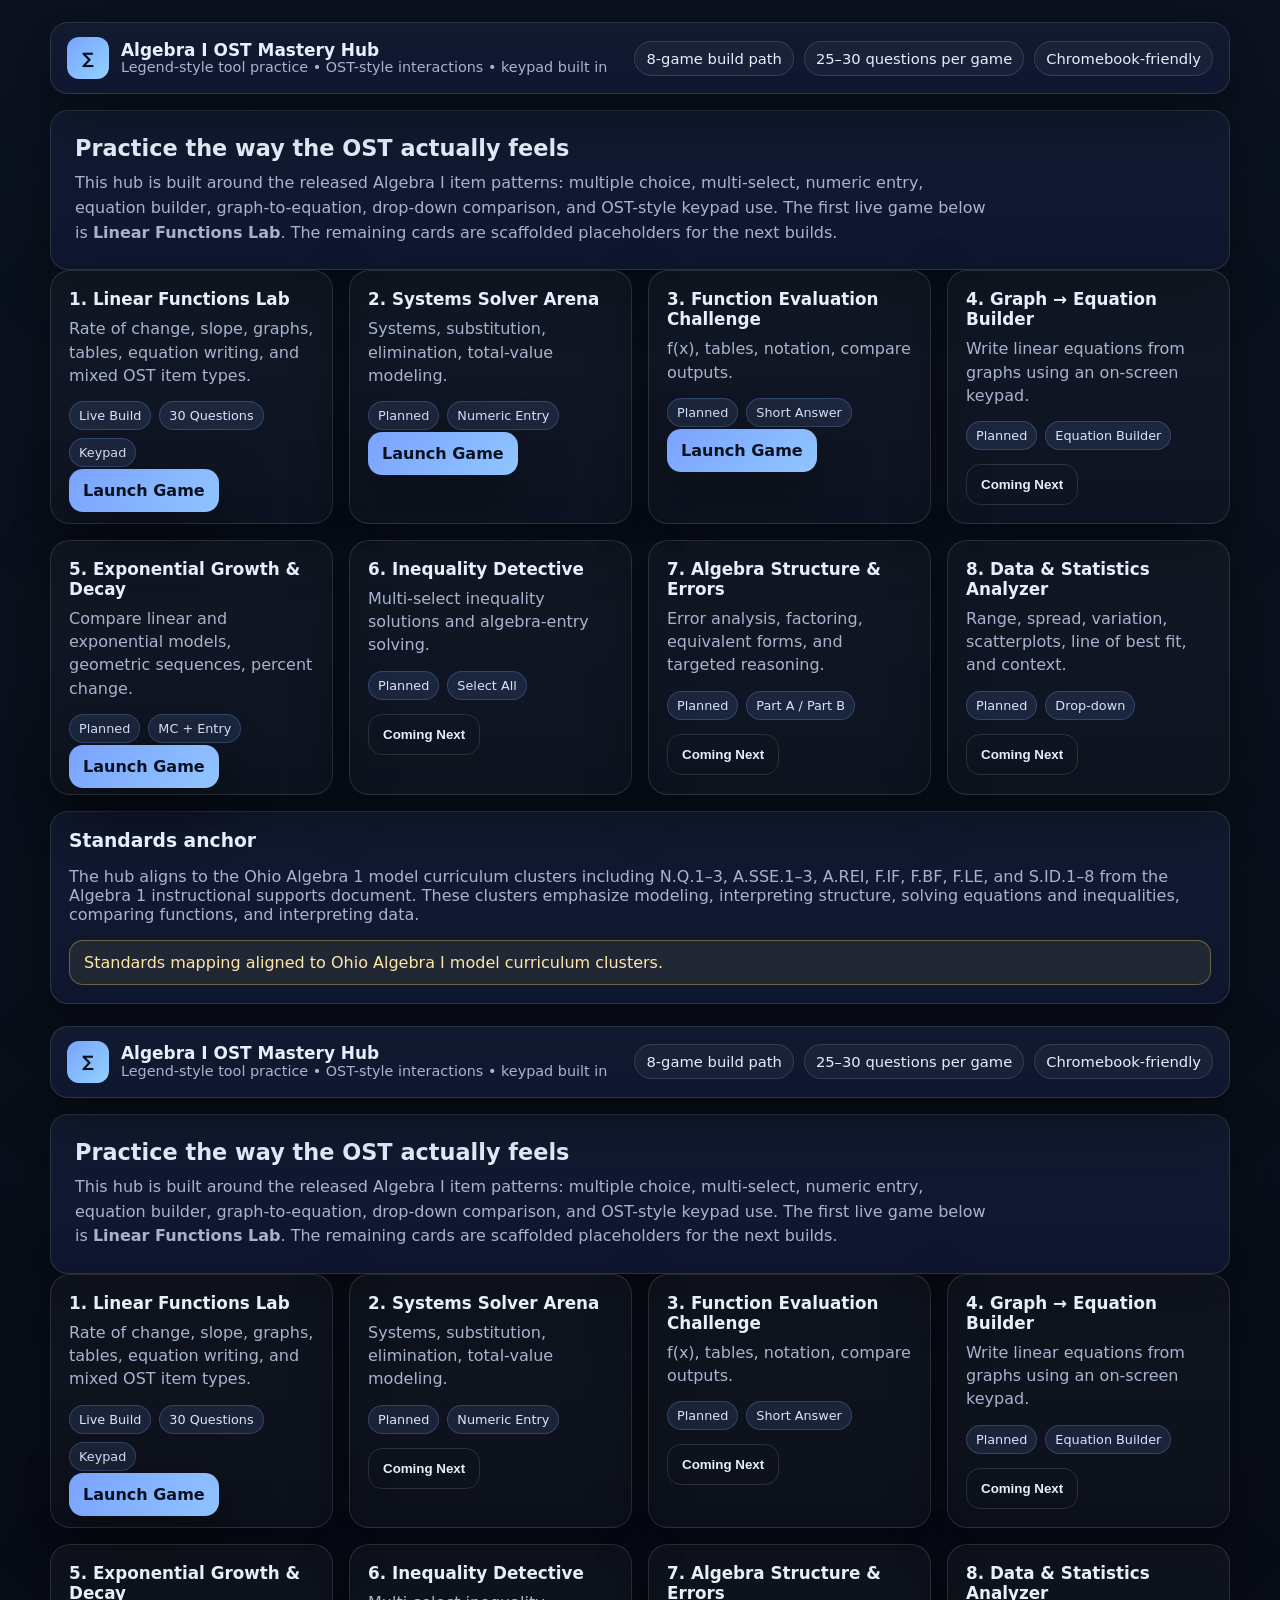
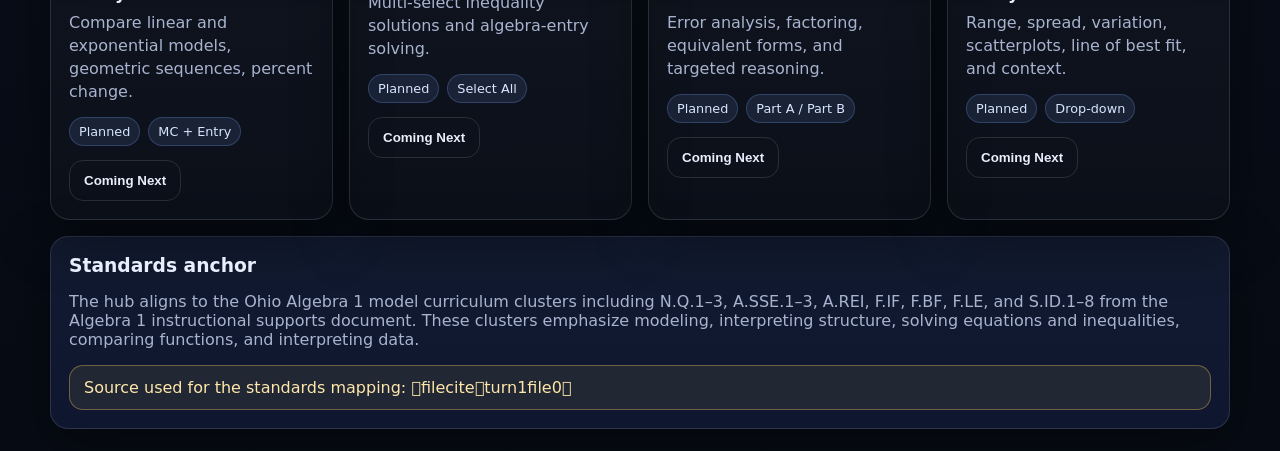
==== index.html @ e5d9a245 "Update index.html" ====
<!doctype html>
<html lang="en">
<head>
  <meta charset="utf-8" />
  <meta name="viewport" content="width=device-width,initial-scale=1" />
  <title>Algebra I OST Mastery Hub</title>
  <link rel="stylesheet" href="styles.css" />
</head>
<body>
  <div class="wrap">
    <div class="panel header">
      <div class="brand">
        <div class="brand-badge">∑</div>
        <div>
          <h1>Algebra I OST Mastery Hub</h1>
          <div class="sub">Legend-style tool practice • OST-style interactions • keypad built in</div>
        </div>
      </div>
      <div class="statusbar">
        <div class="pill">8-game build path</div>
        <div class="pill">25–30 questions per game</div>
        <div class="pill">Chromebook-friendly</div>
      </div>
    </div>

    <div class="panel home-hero">
      <h2>Practice the way the OST actually feels</h2>
      <p>
        This hub is built around the released Algebra I item patterns: multiple choice, multi-select, numeric entry,
        equation builder, graph-to-equation, drop-down comparison, and OST-style keypad use. The first live game below is
        <strong>Linear Functions Lab</strong>. The remaining cards are scaffolded placeholders for the next builds.
      </p>
    </div>

    <div class="card-grid">
      <div class="card">
        <h3>1. Linear Functions Lab</h3>
        <p>Rate of change, slope, graphs, tables, equation writing, and mixed OST item types.</p>
        <div class="tags">
          <span class="tag">Live Build</span>
          <span class="tag">30 Questions</span>
          <span class="tag">Keypad</span>
        </div>
        <a class="btn" href="games/linear-functions-lab.html">Launch Game</a>
      </div>

      <div class="card">
        <h3>2. Systems Solver Arena</h3>
        <p>Systems, substitution, elimination, total-value modeling.</p>
        <div class="tags">
          <span class="tag">Planned</span>
          <span class="tag">Numeric Entry</span>
        </div>
        <a class="btn" href="games/systems-solver-arena.html">Launch Game</a>
      </div>

      <div class="card">
        <h3>3. Function Evaluation Challenge</h3>
        <p>f(x), tables, notation, compare outputs.</p>
        <div class="tags">
          <span class="tag">Planned</span>
          <span class="tag">Short Answer</span>
        </div>
        <a class="btn" href="games/function-evaluation-challenge.html">Launch Game</a>
      </div>

      <div class="card">
        <h3>4. Graph → Equation Builder</h3>
        <p>Write linear equations from graphs using an on-screen keypad.</p>
        <div class="tags">
          <span class="tag">Planned</span>
          <span class="tag">Equation Builder</span>
        </div>
        <button class="btn secondary" disabled>Coming Next</button>
      </div>

      <div class="card">
        <h3>5. Exponential Growth & Decay</h3>
        <p>Compare linear and exponential models, geometric sequences, percent change.</p>
        <div class="tags">
          <span class="tag">Planned</span>
          <span class="tag">MC + Entry</span>
        </div>
        <a class="btn" href="games/systems-solver-arena.html">Launch Game</a>
      </div>

      <div class="card">
        <h3>6. Inequality Detective</h3>
        <p>Multi-select inequality solutions and algebra-entry solving.</p>
        <div class="tags">
          <span class="tag">Planned</span>
          <span class="tag">Select All</span>
        </div>
        <button class="btn secondary" disabled>Coming Next</button>
      </div>

      <div class="card">
        <h3>7. Algebra Structure & Errors</h3>
        <p>Error analysis, factoring, equivalent forms, and targeted reasoning.</p>
        <div class="tags">
          <span class="tag">Planned</span>
          <span class="tag">Part A / Part B</span>
        </div>
        <button class="btn secondary" disabled>Coming Next</button>
      </div>

      <div class="card">
        <h3>8. Data & Statistics Analyzer</h3>
        <p>Range, spread, variation, scatterplots, line of best fit, and context.</p>
        <div class="tags">
          <span class="tag">Planned</span>
          <span class="tag">Drop-down</span>
        </div>
        <button class="btn secondary" disabled>Coming Next</button>
      </div>
    </div>

    <div class="panel side" style="margin-top:16px">
      <h3>Standards anchor</h3>
      <p>
        The hub aligns to the Ohio Algebra 1 model curriculum clusters including N.Q.1–3, A.SSE.1–3,
        A.REI, F.IF, F.BF, F.LE, and S.ID.1–8 from the Algebra 1 instructional supports document. These clusters emphasize modeling,
        interpreting structure, solving equations and inequalities, comparing functions, and interpreting data.
      </p>
      <div class="notice">Standards mapping aligned to Ohio Algebra I model curriculum clusters.</div>
    </div>
  </div>
</body>
</html><!doctype html>
<html lang="en">
<head>
  <meta charset="utf-8" />
  <meta name="viewport" content="width=device-width,initial-scale=1" />
  <title>Algebra I OST Mastery Hub</title>
  <link rel="stylesheet" href="styles.css" />
</head>
<body>
  <div class="wrap">
    <div class="panel header">
      <div class="brand">
        <div class="brand-badge">∑</div>
        <div>
          <h1>Algebra I OST Mastery Hub</h1>
          <div class="sub">Legend-style tool practice • OST-style interactions • keypad built in</div>
        </div>
      </div>
      <div class="statusbar">
        <div class="pill">8-game build path</div>
        <div class="pill">25–30 questions per game</div>
        <div class="pill">Chromebook-friendly</div>
      </div>
    </div>

    <div class="panel home-hero">
      <h2>Practice the way the OST actually feels</h2>
      <p>
        This hub is built around the released Algebra I item patterns: multiple choice, multi-select, numeric entry,
        equation builder, graph-to-equation, drop-down comparison, and OST-style keypad use. The first live game below is
        <strong>Linear Functions Lab</strong>. The remaining cards are scaffolded placeholders for the next builds.
      </p>
    </div>

    <div class="card-grid">
      <div class="card">
        <h3>1. Linear Functions Lab</h3>
        <p>Rate of change, slope, graphs, tables, equation writing, and mixed OST item types.</p>
        <div class="tags">
          <span class="tag">Live Build</span>
          <span class="tag">30 Questions</span>
          <span class="tag">Keypad</span>
        </div>
        <a class="btn" href="games/linear-functions-lab.html">Launch Game</a>
      </div>

      <div class="card"><h3>2. Systems Solver Arena</h3><p>Systems, substitution, elimination, total-value modeling.</p><div class="tags"><span class="tag">Planned</span><span class="tag">Numeric Entry</span></div><button class="btn secondary" disabled>Coming Next</button></div>
      <div class="card"><h3>3. Function Evaluation Challenge</h3><p>f(x), tables, notation, compare outputs.</p><div class="tags"><span class="tag">Planned</span><span class="tag">Short Answer</span></div><button class="btn secondary" disabled>Coming Next</button></div>
      <div class="card"><h3>4. Graph → Equation Builder</h3><p>Write linear equations from graphs using an on-screen keypad.</p><div class="tags"><span class="tag">Planned</span><span class="tag">Equation Builder</span></div><button class="btn secondary" disabled>Coming Next</button></div>
      <div class="card"><h3>5. Exponential Growth & Decay</h3><p>Compare linear and exponential models, geometric sequences, percent change.</p><div class="tags"><span class="tag">Planned</span><span class="tag">MC + Entry</span></div><button class="btn secondary" disabled>Coming Next</button></div>
      <div class="card"><h3>6. Inequality Detective</h3><p>Multi-select inequality solutions and algebra-entry solving.</p><div class="tags"><span class="tag">Planned</span><span class="tag">Select All</span></div><button class="btn secondary" disabled>Coming Next</button></div>
      <div class="card"><h3>7. Algebra Structure & Errors</h3><p>Error analysis, factoring, equivalent forms, and targeted reasoning.</p><div class="tags"><span class="tag">Planned</span><span class="tag">Part A / Part B</span></div><button class="btn secondary" disabled>Coming Next</button></div>
      <div class="card"><h3>8. Data & Statistics Analyzer</h3><p>Range, spread, variation, scatterplots, line of best fit, and context.</p><div class="tags"><span class="tag">Planned</span><span class="tag">Drop-down</span></div><button class="btn secondary" disabled>Coming Next</button></div>
    </div>

    <div class="panel side" style="margin-top:16px">
      <h3>Standards anchor</h3>
      <p>
        The hub aligns to the Ohio Algebra 1 model curriculum clusters including N.Q.1–3, A.SSE.1–3,
        A.REI, F.IF, F.BF, F.LE, and S.ID.1–8 from the Algebra 1 instructional supports document. These clusters emphasize modeling,
        interpreting structure, solving equations and inequalities, comparing functions, and interpreting data. 
      </p>
      <div class="notice">Source used for the standards mapping: fileciteturn1file0</div>
    </div>
  </div>
</body>
</html>
---- styles.css ----
:root{
  --bg:#0b1220;
  --panel:#111a2f;
  --panel2:#0f1730;
  --card:#121a2f;
  --text:#e7eefc;
  --muted:#a8b4cf;
  --line:rgba(255,255,255,.12);
  --accent:#7aa2ff;
  --good:#2bd576;
  --bad:#ff5c7a;
  --warn:#ffd166;
  --shadow:0 18px 55px rgba(0,0,0,.40);
  --radius:18px;
  --mono:ui-monospace,SFMono-Regular,Menlo,Monaco,Consolas,"Liberation Mono","Courier New",monospace;
}

*{box-sizing:border-box}

html,body{
  margin:0;
  padding:0;
  background:linear-gradient(180deg,#0b1220,#070b14);
  color:var(--text);
  font-family:system-ui,-apple-system,Segoe UI,Roboto,Arial,sans-serif;
}

a{color:inherit;text-decoration:none}

.wrap{width:min(1180px,94vw);margin:22px auto}

.panel{
  background:linear-gradient(180deg,var(--panel),var(--panel2));
  border:1px solid var(--line);
  border-radius:var(--radius);
  box-shadow:var(--shadow);
}

.header{
  display:flex;
  align-items:center;
  justify-content:space-between;
  gap:14px;
  padding:14px 16px;
  position:sticky;
  top:0;
  z-index:20;
  backdrop-filter:blur(8px);
  margin-bottom:16px;
}

.brand{display:flex;align-items:center;gap:12px;min-width:0}

.brand-badge{
  width:42px;
  height:42px;
  border-radius:12px;
  background:linear-gradient(135deg,var(--accent),#8fd3ff);
  display:grid;
  place-items:center;
  color:#09101e;
  font-weight:900;
}

.brand h1,.brand h2,.brand h3{
  margin:0;
  font-size:1.06rem;
  line-height:1.1;
}

.sub{color:var(--muted);font-size:.9rem}

.statusbar{
  display:flex;
  gap:10px;
  flex-wrap:wrap;
  justify-content:flex-end;
}

.pill{
  border:1px solid var(--line);
  background:rgba(255,255,255,.04);
  padding:8px 11px;
  border-radius:999px;
  font-size:.92rem;
  white-space:nowrap;
}

.grid{display:grid;gap:16px}
.grid-2{grid-template-columns:340px 1fr}

@media(max-width:980px){
  .grid-2{grid-template-columns:1fr}
  .statusbar{justify-content:flex-start}
}

.card-grid{
  display:grid;
  grid-template-columns:repeat(auto-fit,minmax(250px,1fr));
  gap:16px;
}

.card{
  padding:18px;
  border:1px solid var(--line);
  border-radius:20px;
  background:linear-gradient(180deg,rgba(255,255,255,.03),rgba(255,255,255,.02));
  box-shadow:var(--shadow);
}

.card h3{margin:0 0 8px;font-size:1.05rem}
.card p{margin:0 0 14px;color:var(--muted);line-height:1.45}

.tags{display:flex;flex-wrap:wrap;gap:8px;margin-bottom:14px}

.tag{
  font-size:.8rem;
  padding:6px 9px;
  border-radius:999px;
  background:rgba(122,162,255,.12);
  border:1px solid rgba(122,162,255,.25);
  color:#d9e5ff;
}

.btn{
  appearance:none;
  border:none;
  cursor:pointer;
  background:linear-gradient(135deg,var(--accent),#91c6ff);
  color:#08111f;
  font-weight:800;
  padding:12px 14px;
  border-radius:14px;
  box-shadow:var(--shadow);
  transition:transform .12s ease,filter .12s ease;
}

.btn:hover{transform:translateY(-1px);filter:brightness(1.03)}

.btn.secondary{
  background:transparent;
  color:var(--text);
  border:1px solid var(--line);
  box-shadow:none;
}

.btn.good{background:linear-gradient(135deg,var(--good),#72f0a8)}
.btn.warn{background:linear-gradient(135deg,var(--warn),#ffe091)}
.btn.bad{background:linear-gradient(135deg,var(--bad),#ff8ea5)}

.side{padding:18px}
.side h3{margin:0 0 10px}
.side p,.muted{color:var(--muted)}

.progress{
  height:12px;
  background:rgba(255,255,255,.06);
  border-radius:999px;
  overflow:hidden;
  border:1px solid var(--line);
}

.progress > span{
  display:block;
  height:100%;
  background:linear-gradient(90deg,var(--accent),#9ee1ff);
  width:0%;
}

.question{padding:20px}

.q-meta{
  display:flex;
  gap:10px;
  align-items:center;
  justify-content:space-between;
  flex-wrap:wrap;
  margin-bottom:10px;
}

.qnum{
  display:inline-grid;
  place-items:center;
  width:42px;
  height:42px;
  border-radius:12px;
  background:#325f0f;
  color:#fff;
  font-weight:900;
}

.prompt{font-size:1.08rem;line-height:1.5;margin:14px 0}

.choices{display:grid;gap:10px;margin-top:12px}

.choice{
  display:flex;
  gap:12px;
  align-items:flex-start;
  padding:14px;
  border:1px solid var(--line);
  border-radius:16px;
  background:rgba(255,255,255,.03);
  cursor:pointer;
  transition:transform .1s ease,border-color .1s ease,background .1s ease;
}

.choice:hover{
  transform:translateY(-1px);
  border-color:rgba(255,255,255,.22);
}

.choice.correct{
  border-color:rgba(43,213,118,.65);
  background:rgba(43,213,118,.12);
}

.choice.incorrect{
  border-color:rgba(255,92,122,.65);
  background:rgba(255,92,122,.10);
}

.choice input{margin-top:2px}

.choice-label{
  font-weight:800;
  color:#c9d7f6;
  min-width:24px;
}

.tools{display:grid;gap:12px;margin-top:14px}
.answer-row{display:flex;gap:10px;align-items:center;flex-wrap:wrap}

.answer-box,.answer-small{
  background:#fff;
  color:#111;
  border-radius:10px;
  border:2px solid #dce6f6;
  min-height:52px;
  padding:10px 12px;
  font-size:1.1rem;
  font-family:var(--mono);
}

.answer-box{width:min(520px,100%)}
.answer-small{width:90px;text-align:center}

.multi-fields{display:grid;gap:12px;max-width:360px}
.field-line{display:flex;align-items:center;gap:10px}

.keypad-shell{
  display:grid;
  grid-template-columns:auto 1fr;
  gap:0;
  border:1px solid var(--line);
  border-radius:16px;
  overflow:hidden;
  background:rgba(255,255,255,.03);
  max-width:760px;
}

.keypad-core{
  display:grid;
  grid-template-columns:repeat(3,52px);
  gap:8px;
  padding:12px;
  border-right:1px solid var(--line);
  background:rgba(255,255,255,.02);
}

.keypad-ext{
  display:grid;
  grid-template-columns:repeat(auto-fit,minmax(44px,44px));
  gap:8px;
  padding:12px;
  align-content:start;
}

.kbtn{
  height:38px;
  border:1px solid var(--line);
  border-radius:8px;
  background:#f6f8fc;
  color:#172033;
  font-weight:700;
  cursor:pointer;
}

.kbtn.dark{background:#e5ebf8}
.kbtn.wide{grid-column:span 2}

.graph-box,.table-box,.work-box{
  padding:12px;
  border:1px solid var(--line);
  border-radius:16px;
  background:rgba(255,255,255,.03);
}

.graph-box svg{
  width:100%;
  height:auto;
  display:block;
  background:#fff;
  border-radius:12px;
}

.feedback{
  margin-top:14px;
  padding:14px;
  border-radius:16px;
  border:1px solid var(--line);
  display:none;
}

.feedback.show{display:block}
.feedback.good{background:rgba(43,213,118,.12);border-color:rgba(43,213,118,.3)}
.feedback.bad{background:rgba(255,92,122,.10);border-color:rgba(255,92,122,.28)}

.flex{display:flex;gap:10px;align-items:center;flex-wrap:wrap}
.footer-controls{display:flex;gap:10px;flex-wrap:wrap;margin-top:16px}
.small{font-size:.92rem}
.center{text-align:center}

.home-hero{padding:24px}
.home-hero h2{margin:0 0 10px;font-size:1.4rem}
.home-hero p{margin:0;color:var(--muted);line-height:1.55;max-width:920px}

.code{font-family:var(--mono)}

.legend-list{
  display:grid;
  gap:10px;
  padding-left:18px;
  color:var(--muted);
}

.notice{
  padding:12px 14px;
  border:1px solid rgba(255,209,102,.35);
  background:rgba(255,209,102,.08);
  border-radius:14px;
  color:#ffe7aa;
}
---- styles.css ----
:root{
  --bg:#0b1220;
  --panel:#111a2f;
  --panel2:#0f1730;
  --card:#121a2f;
  --text:#e7eefc;
  --muted:#a8b4cf;
  --line:rgba(255,255,255,.12);
  --accent:#7aa2ff;
  --good:#2bd576;
  --bad:#ff5c7a;
  --warn:#ffd166;
  --shadow:0 18px 55px rgba(0,0,0,.40);
  --radius:18px;
  --mono:ui-monospace,SFMono-Regular,Menlo,Monaco,Consolas,"Liberation Mono","Courier New",monospace;
}

*{box-sizing:border-box}

html,body{
  margin:0;
  padding:0;
  background:linear-gradient(180deg,#0b1220,#070b14);
  color:var(--text);
  font-family:system-ui,-apple-system,Segoe UI,Roboto,Arial,sans-serif;
}

a{color:inherit;text-decoration:none}

.wrap{width:min(1180px,94vw);margin:22px auto}

.panel{
  background:linear-gradient(180deg,var(--panel),var(--panel2));
  border:1px solid var(--line);
  border-radius:var(--radius);
  box-shadow:var(--shadow);
}

.header{
  display:flex;
  align-items:center;
  justify-content:space-between;
  gap:14px;
  padding:14px 16px;
  position:sticky;
  top:0;
  z-index:20;
  backdrop-filter:blur(8px);
  margin-bottom:16px;
}

.brand{display:flex;align-items:center;gap:12px;min-width:0}

.brand-badge{
  width:42px;
  height:42px;
  border-radius:12px;
  background:linear-gradient(135deg,var(--accent),#8fd3ff);
  display:grid;
  place-items:center;
  color:#09101e;
  font-weight:900;
}

.brand h1,.brand h2,.brand h3{
  margin:0;
  font-size:1.06rem;
  line-height:1.1;
}

.sub{color:var(--muted);font-size:.9rem}

.statusbar{
  display:flex;
  gap:10px;
  flex-wrap:wrap;
  justify-content:flex-end;
}

.pill{
  border:1px solid var(--line);
  background:rgba(255,255,255,.04);
  padding:8px 11px;
  border-radius:999px;
  font-size:.92rem;
  white-space:nowrap;
}

.grid{display:grid;gap:16px}
.grid-2{grid-template-columns:340px 1fr}

@media(max-width:980px){
  .grid-2{grid-template-columns:1fr}
  .statusbar{justify-content:flex-start}
}

.card-grid{
  display:grid;
  grid-template-columns:repeat(auto-fit,minmax(250px,1fr));
  gap:16px;
}

.card{
  padding:18px;
  border:1px solid var(--line);
  border-radius:20px;
  background:linear-gradient(180deg,rgba(255,255,255,.03),rgba(255,255,255,.02));
  box-shadow:var(--shadow);
}

.card h3{margin:0 0 8px;font-size:1.05rem}
.card p{margin:0 0 14px;color:var(--muted);line-height:1.45}

.tags{display:flex;flex-wrap:wrap;gap:8px;margin-bottom:14px}

.tag{
  font-size:.8rem;
  padding:6px 9px;
  border-radius:999px;
  background:rgba(122,162,255,.12);
  border:1px solid rgba(122,162,255,.25);
  color:#d9e5ff;
}

.btn{
  appearance:none;
  border:none;
  cursor:pointer;
  background:linear-gradient(135deg,var(--accent),#91c6ff);
  color:#08111f;
  font-weight:800;
  padding:12px 14px;
  border-radius:14px;
  box-shadow:var(--shadow);
  transition:transform .12s ease,filter .12s ease;
}

.btn:hover{transform:translateY(-1px);filter:brightness(1.03)}

.btn.secondary{
  background:transparent;
  color:var(--text);
  border:1px solid var(--line);
  box-shadow:none;
}

.btn.good{background:linear-gradient(135deg,var(--good),#72f0a8)}
.btn.warn{background:linear-gradient(135deg,var(--warn),#ffe091)}
.btn.bad{background:linear-gradient(135deg,var(--bad),#ff8ea5)}

.side{padding:18px}
.side h3{margin:0 0 10px}
.side p,.muted{color:var(--muted)}

.progress{
  height:12px;
  background:rgba(255,255,255,.06);
  border-radius:999px;
  overflow:hidden;
  border:1px solid var(--line);
}

.progress > span{
  display:block;
  height:100%;
  background:linear-gradient(90deg,var(--accent),#9ee1ff);
  width:0%;
}

.question{padding:20px}

.q-meta{
  display:flex;
  gap:10px;
  align-items:center;
  justify-content:space-between;
  flex-wrap:wrap;
  margin-bottom:10px;
}

.qnum{
  display:inline-grid;
  place-items:center;
  width:42px;
  height:42px;
  border-radius:12px;
  background:#325f0f;
  color:#fff;
  font-weight:900;
}

.prompt{font-size:1.08rem;line-height:1.5;margin:14px 0}

.choices{display:grid;gap:10px;margin-top:12px}

.choice{
  display:flex;
  gap:12px;
  align-items:flex-start;
  padding:14px;
  border:1px solid var(--line);
  border-radius:16px;
  background:rgba(255,255,255,.03);
  cursor:pointer;
  transition:transform .1s ease,border-color .1s ease,background .1s ease;
}

.choice:hover{
  transform:translateY(-1px);
  border-color:rgba(255,255,255,.22);
}

.choice.correct{
  border-color:rgba(43,213,118,.65);
  background:rgba(43,213,118,.12);
}

.choice.incorrect{
  border-color:rgba(255,92,122,.65);
  background:rgba(255,92,122,.10);
}

.choice input{margin-top:2px}

.choice-label{
  font-weight:800;
  color:#c9d7f6;
  min-width:24px;
}

.tools{display:grid;gap:12px;margin-top:14px}
.answer-row{display:flex;gap:10px;align-items:center;flex-wrap:wrap}

.answer-box,.answer-small{
  background:#fff;
  color:#111;
  border-radius:10px;
  border:2px solid #dce6f6;
  min-height:52px;
  padding:10px 12px;
  font-size:1.1rem;
  font-family:var(--mono);
}

.answer-box{width:min(520px,100%)}
.answer-small{width:90px;text-align:center}

.multi-fields{display:grid;gap:12px;max-width:360px}
.field-line{display:flex;align-items:center;gap:10px}

.keypad-shell{
  display:grid;
  grid-template-columns:auto 1fr;
  gap:0;
  border:1px solid var(--line);
  border-radius:16px;
  overflow:hidden;
  background:rgba(255,255,255,.03);
  max-width:760px;
}

.keypad-core{
  display:grid;
  grid-template-columns:repeat(3,52px);
  gap:8px;
  padding:12px;
  border-right:1px solid var(--line);
  background:rgba(255,255,255,.02);
}

.keypad-ext{
  display:grid;
  grid-template-columns:repeat(auto-fit,minmax(44px,44px));
  gap:8px;
  padding:12px;
  align-content:start;
}

.kbtn{
  height:38px;
  border:1px solid var(--line);
  border-radius:8px;
  background:#f6f8fc;
  color:#172033;
  font-weight:700;
  cursor:pointer;
}

.kbtn.dark{background:#e5ebf8}
.kbtn.wide{grid-column:span 2}

.graph-box,.table-box,.work-box{
  padding:12px;
  border:1px solid var(--line);
  border-radius:16px;
  background:rgba(255,255,255,.03);
}

.graph-box svg{
  width:100%;
  height:auto;
  display:block;
  background:#fff;
  border-radius:12px;
}

.feedback{
  margin-top:14px;
  padding:14px;
  border-radius:16px;
  border:1px solid var(--line);
  display:none;
}

.feedback.show{display:block}
.feedback.good{background:rgba(43,213,118,.12);border-color:rgba(43,213,118,.3)}
.feedback.bad{background:rgba(255,92,122,.10);border-color:rgba(255,92,122,.28)}

.flex{display:flex;gap:10px;align-items:center;flex-wrap:wrap}
.footer-controls{display:flex;gap:10px;flex-wrap:wrap;margin-top:16px}
.small{font-size:.92rem}
.center{text-align:center}

.home-hero{padding:24px}
.home-hero h2{margin:0 0 10px;font-size:1.4rem}
.home-hero p{margin:0;color:var(--muted);line-height:1.55;max-width:920px}

.code{font-family:var(--mono)}

.legend-list{
  display:grid;
  gap:10px;
  padding-left:18px;
  color:var(--muted);
}

.notice{
  padding:12px 14px;
  border:1px solid rgba(255,209,102,.35);
  background:rgba(255,209,102,.08);
  border-radius:14px;
  color:#ffe7aa;
}
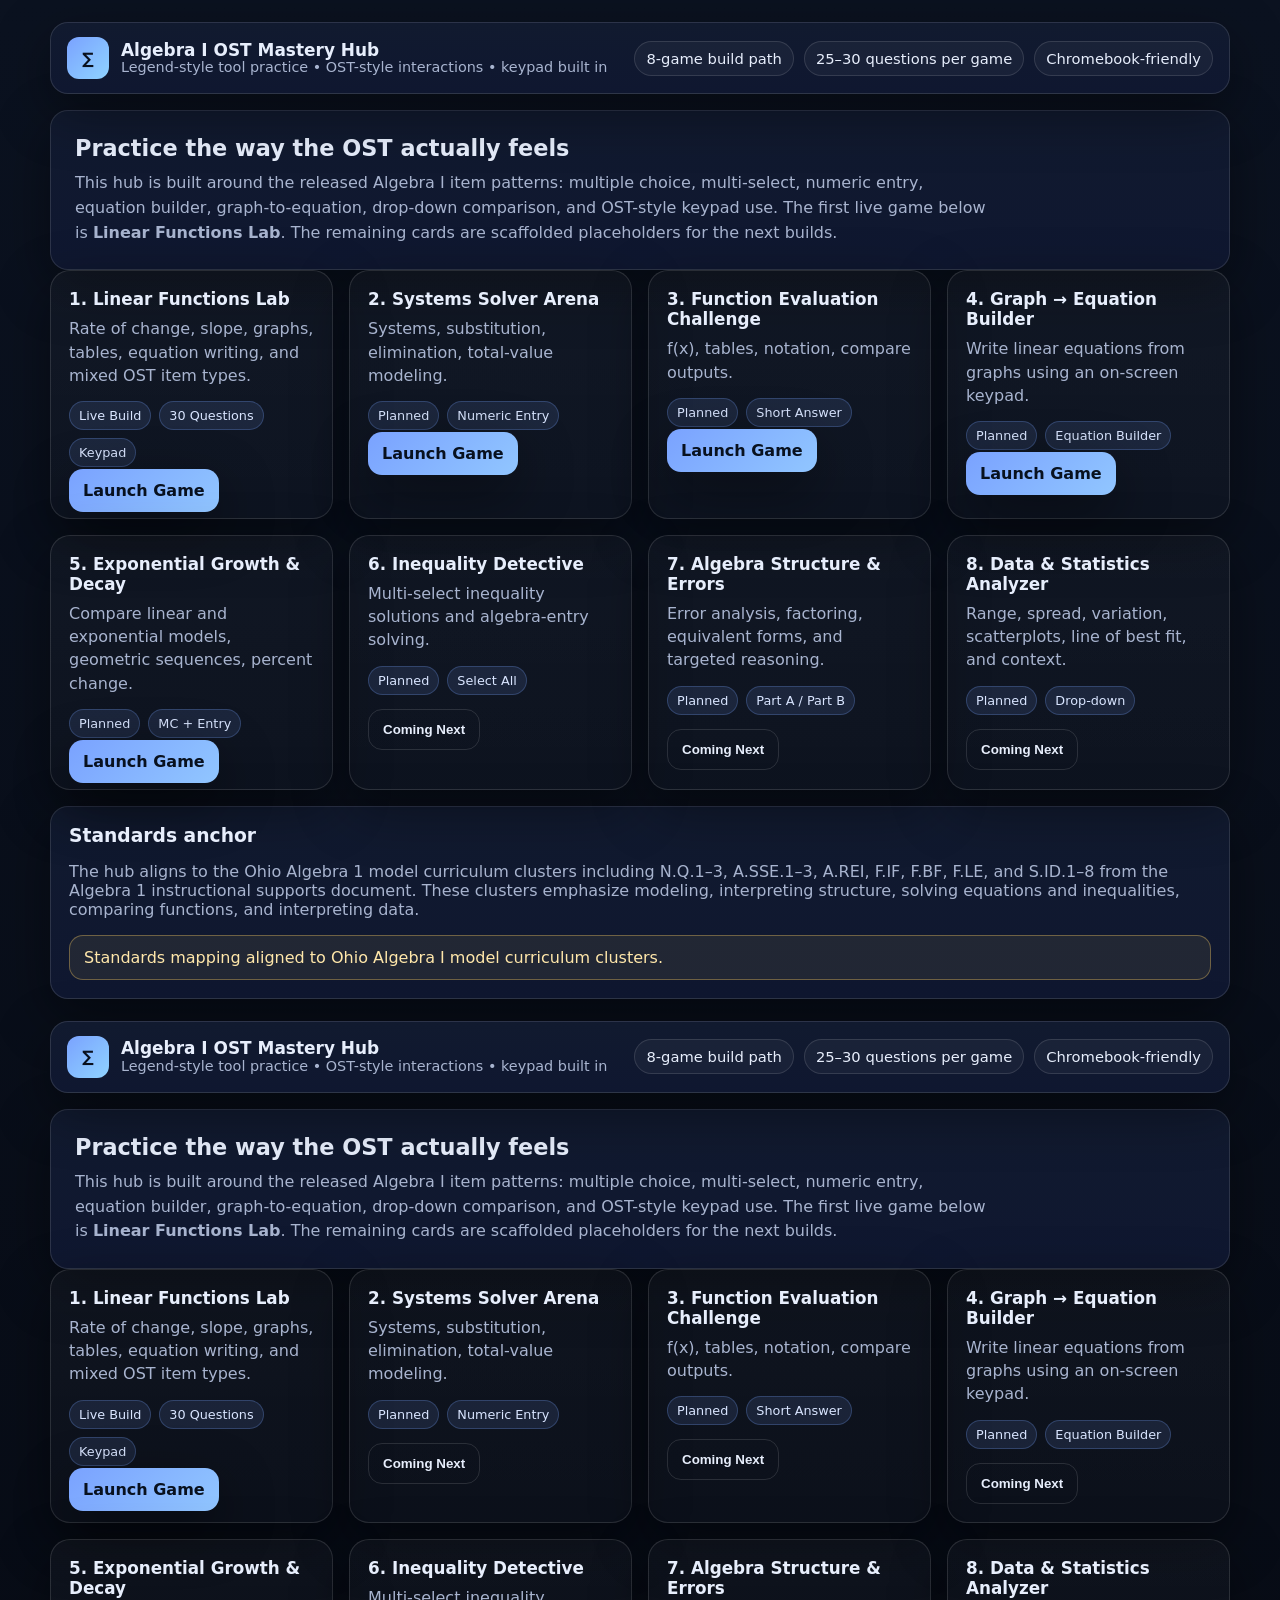
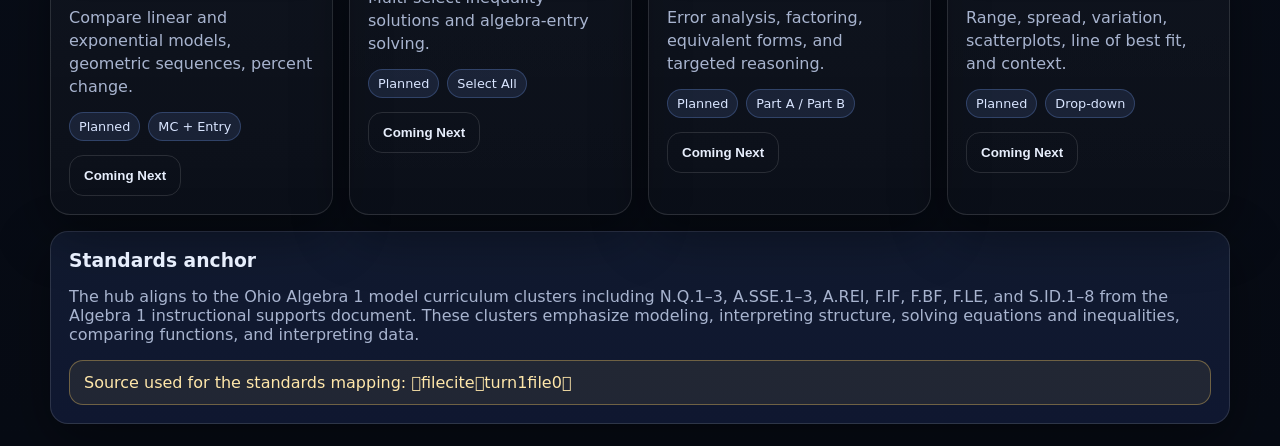
==== commit 39556afe: "Update index.html" ====
--- a/index.html
+++ b/index.html
@@ -71,7 +71,7 @@
           <span class="tag">Planned</span>
           <span class="tag">Equation Builder</span>
         </div>
-        <button class="btn secondary" disabled>Coming Next</button>
+       <a class="btn" href="games/graph-equation-builder.html">Launch Game</a>
       </div>
 
       <div class="card">
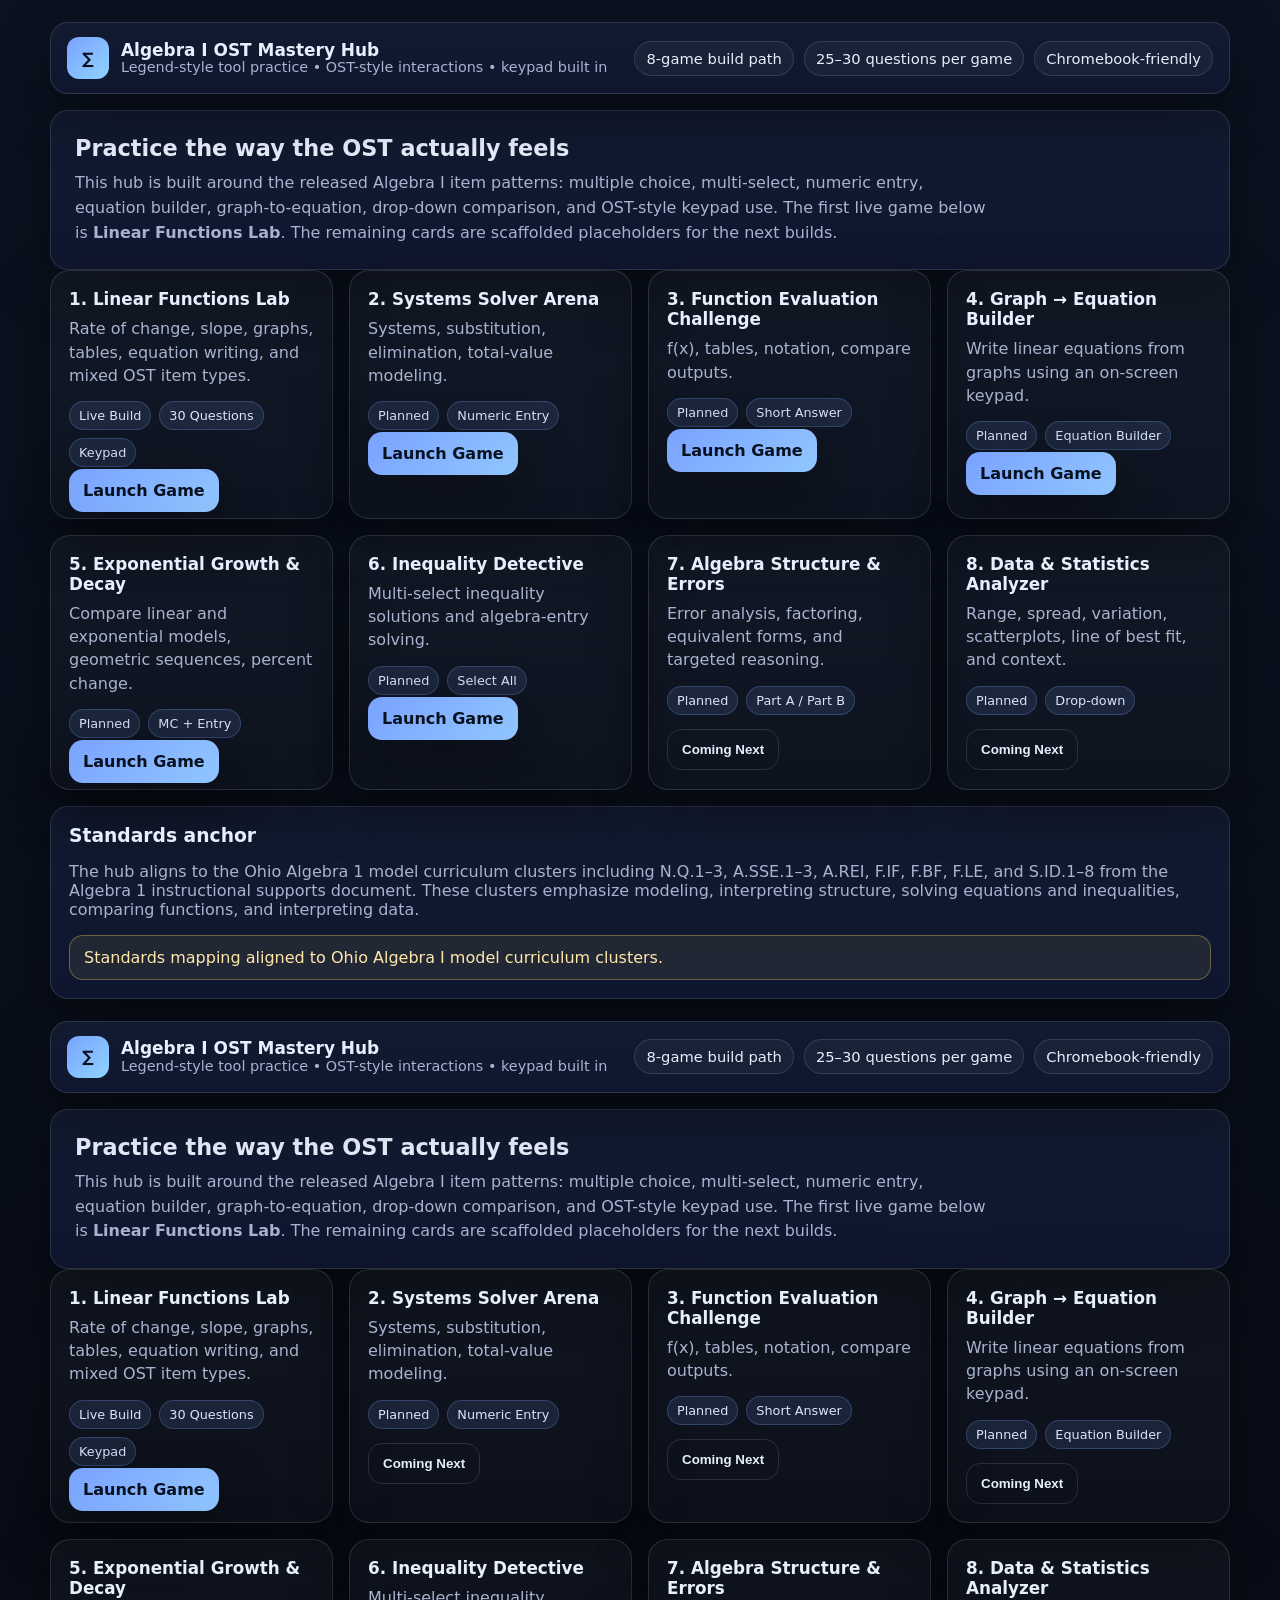
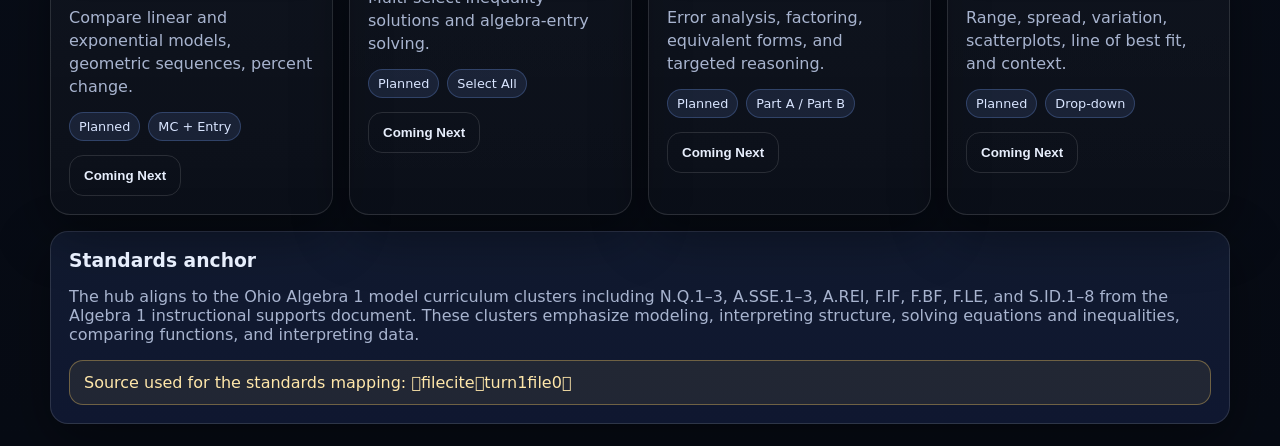
==== commit e21b59d0: "Update index.html" ====
--- a/index.html
+++ b/index.html
@@ -81,7 +81,7 @@
           <span class="tag">Planned</span>
           <span class="tag">MC + Entry</span>
         </div>
-        <a class="btn" href="games/systems-solver-arena.html">Launch Game</a>
+        <a class="btn" href="games/exponential-growth-decay.html">Launch Game</a>
       </div>
 
       <div class="card">
@@ -91,7 +91,7 @@
           <span class="tag">Planned</span>
           <span class="tag">Select All</span>
         </div>
-        <button class="btn secondary" disabled>Coming Next</button>
+        <a class="btn" href="games/inequality-detective.html">Launch Game</a>
       </div>
 
       <div class="card">
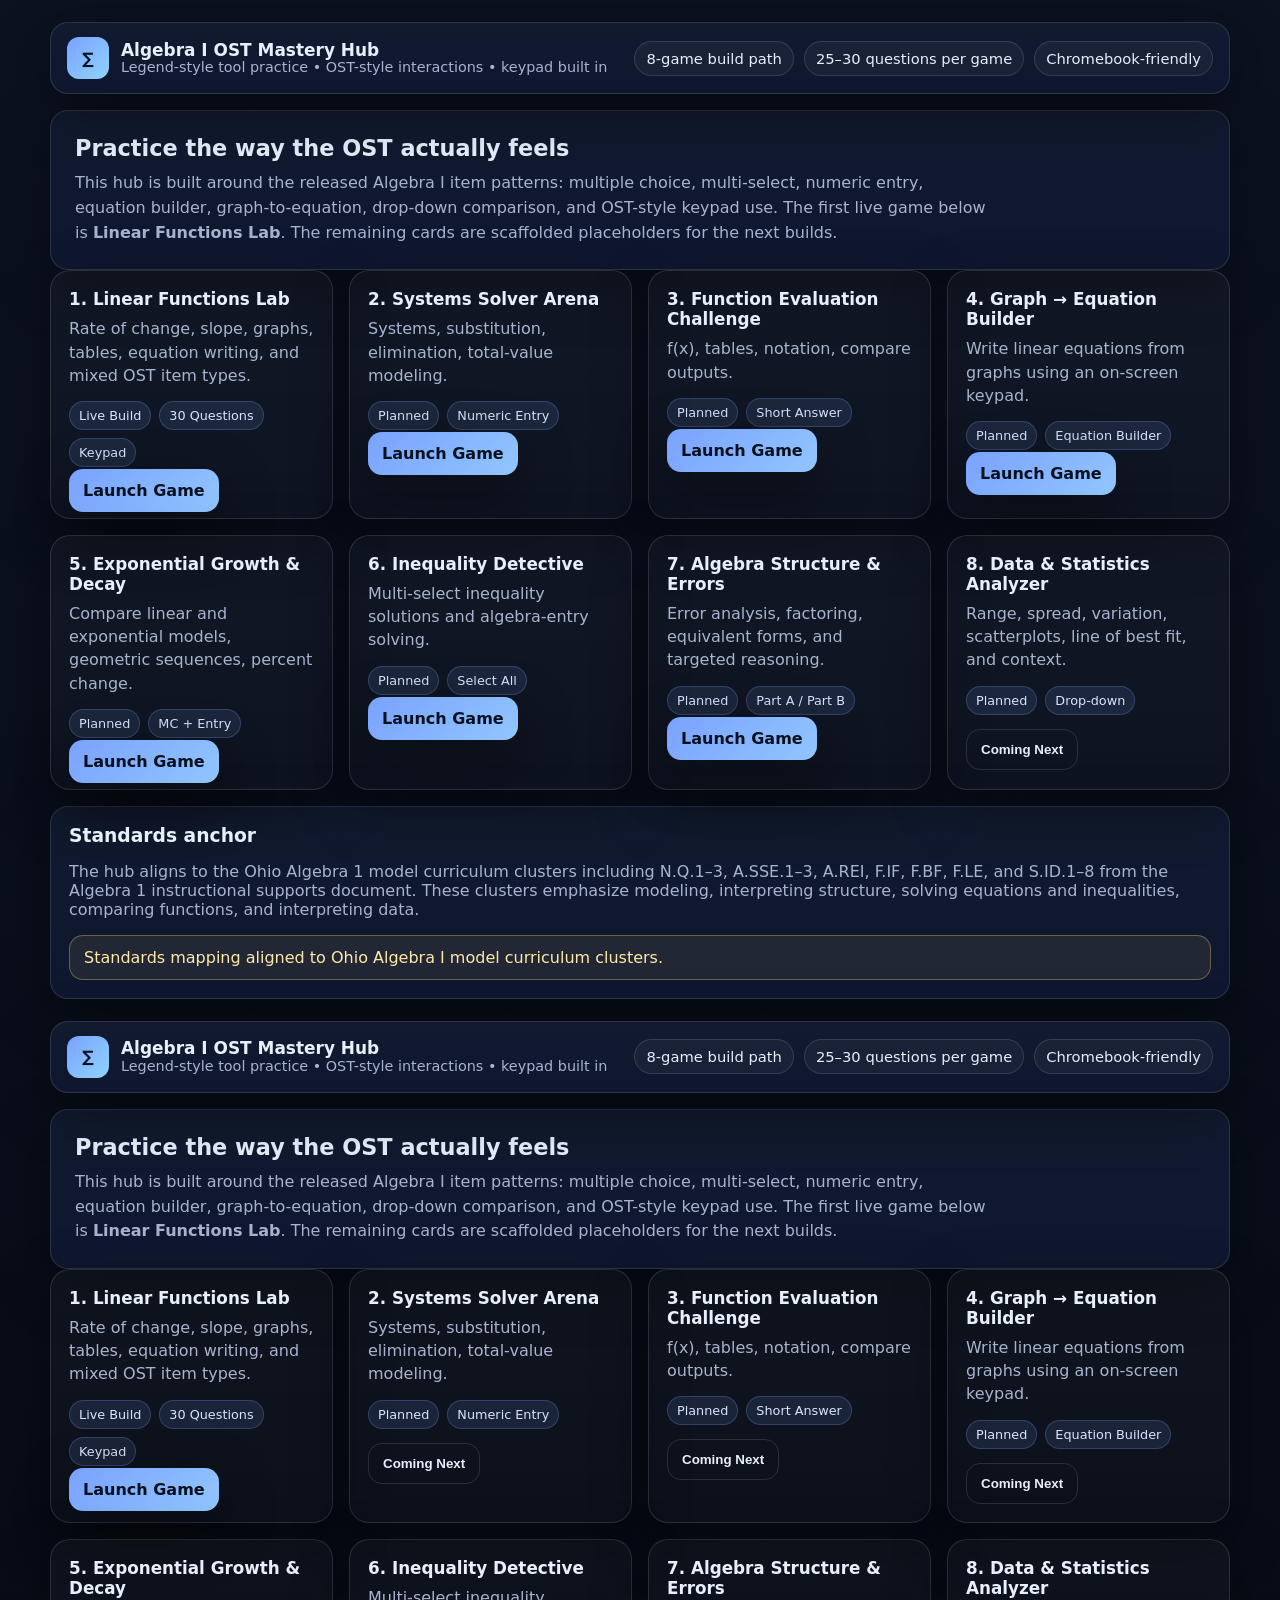
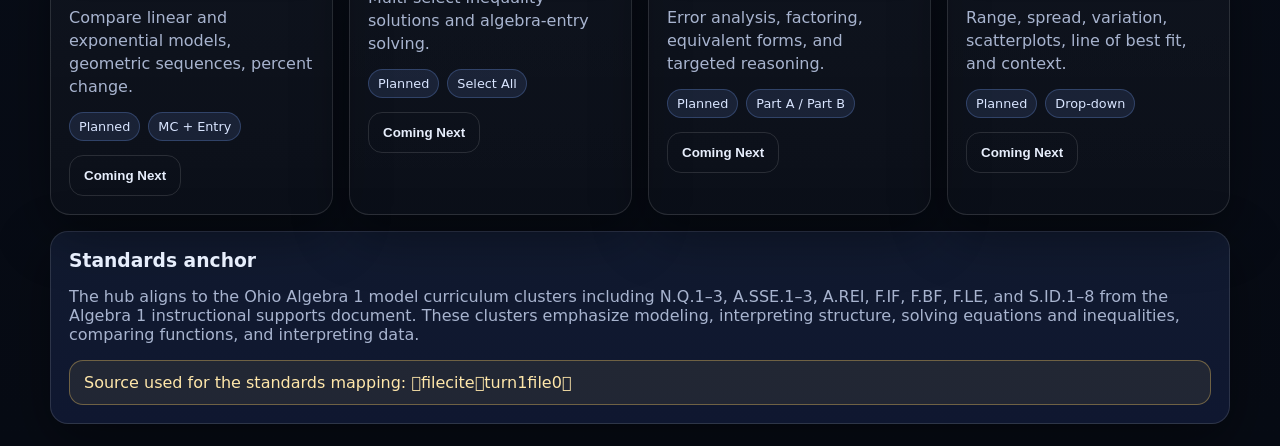
==== commit 715469b4: "Update index.html" ====
--- a/index.html
+++ b/index.html
@@ -101,7 +101,7 @@
           <span class="tag">Planned</span>
           <span class="tag">Part A / Part B</span>
         </div>
-        <button class="btn secondary" disabled>Coming Next</button>
+        <a class="btn" href="games/algebra-structure-errors.html">Launch Game</a>
       </div>
 
       <div class="card">
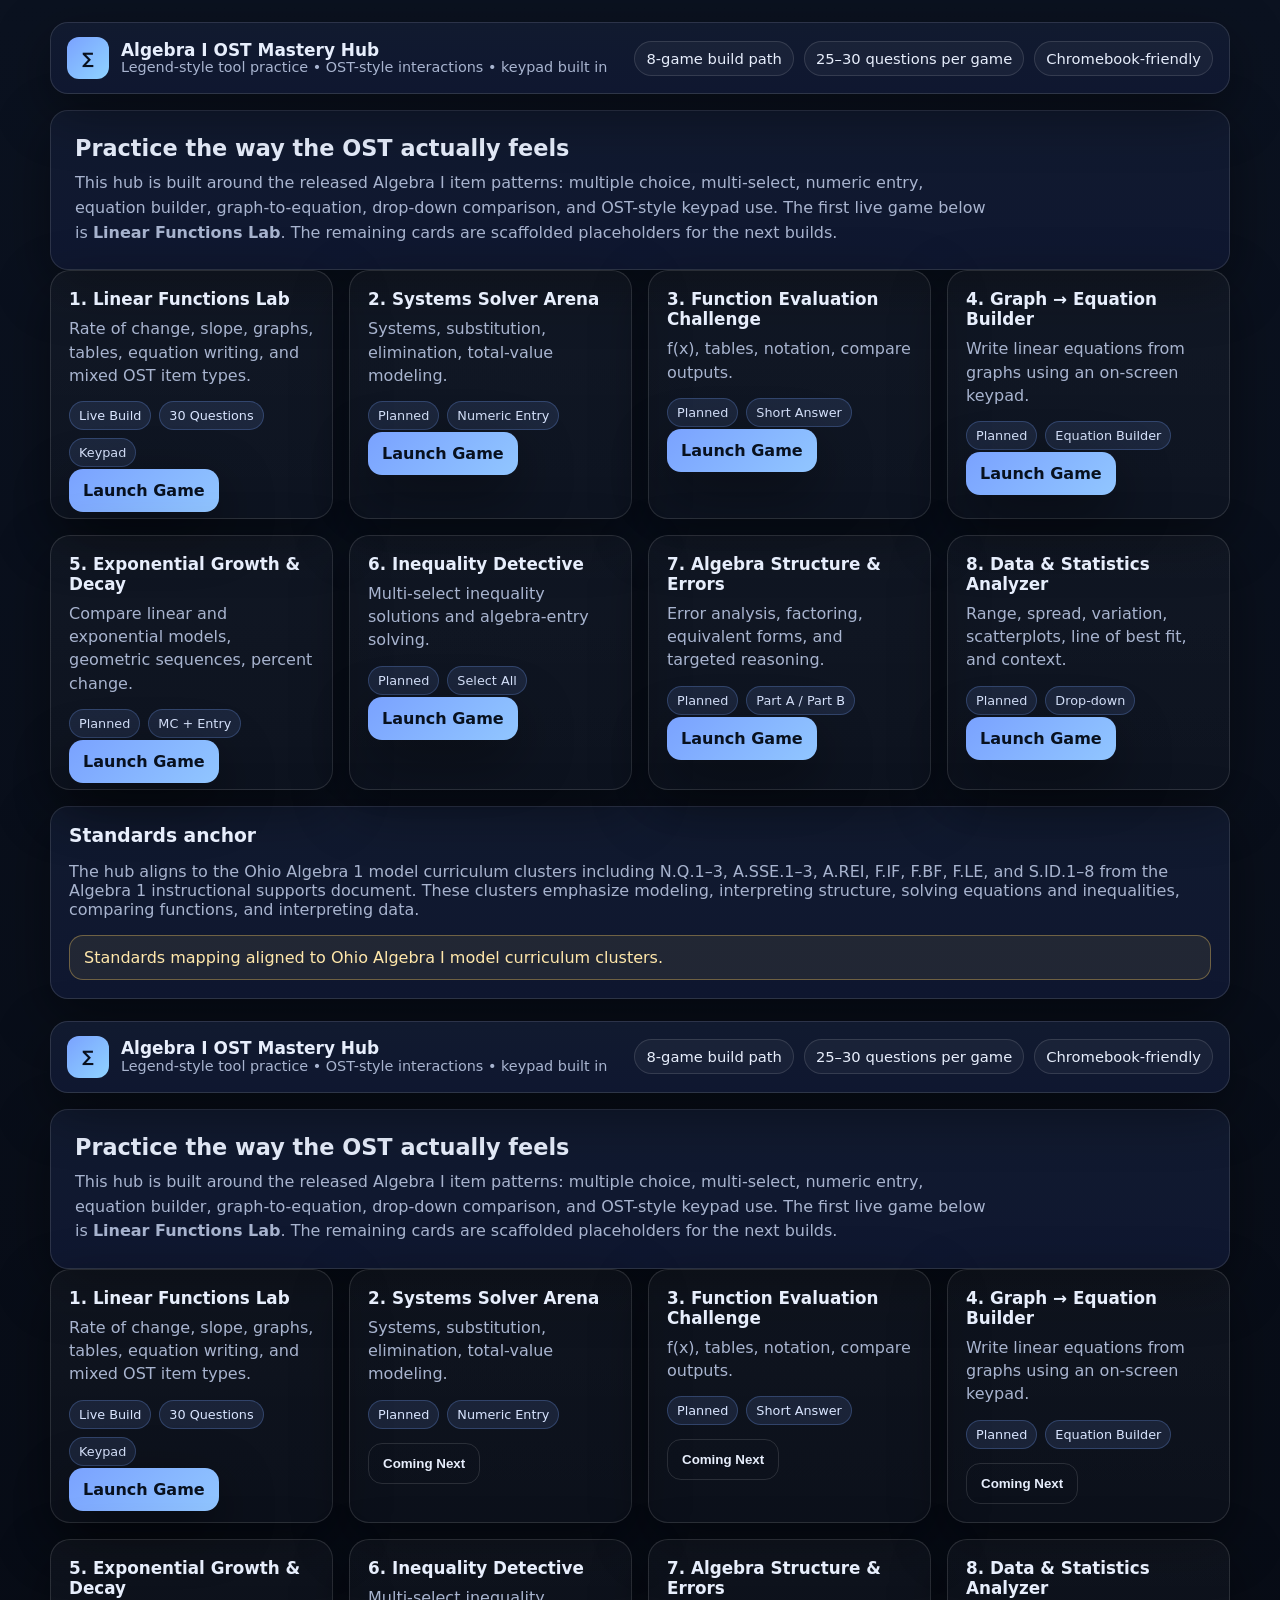
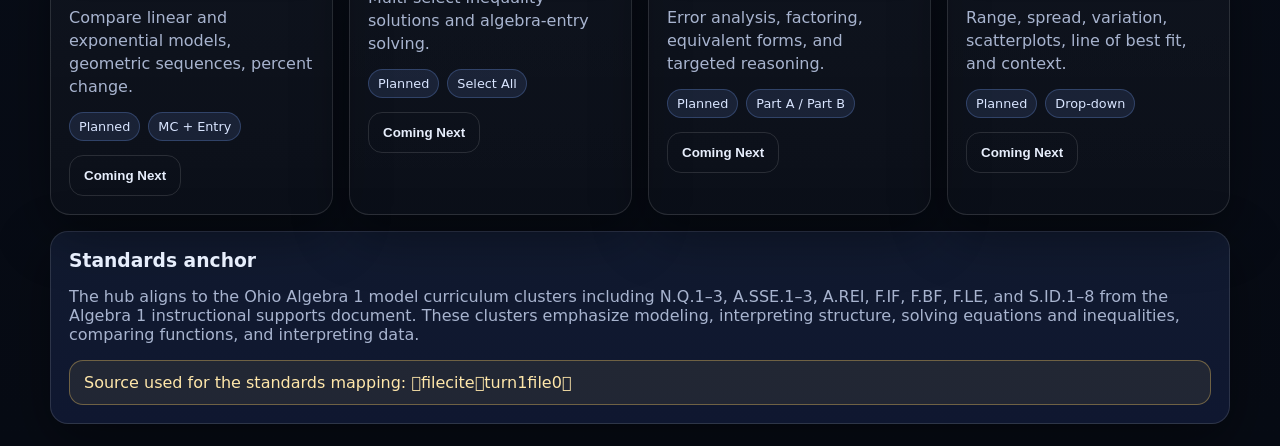
==== commit 33d1d4b0: "Update index.html" ====
--- a/index.html
+++ b/index.html
@@ -111,7 +111,7 @@
           <span class="tag">Planned</span>
           <span class="tag">Drop-down</span>
         </div>
-        <button class="btn secondary" disabled>Coming Next</button>
+        <a class="btn" href="games/data-statistics-analyzer.html">Launch Game</a>
       </div>
     </div>
 
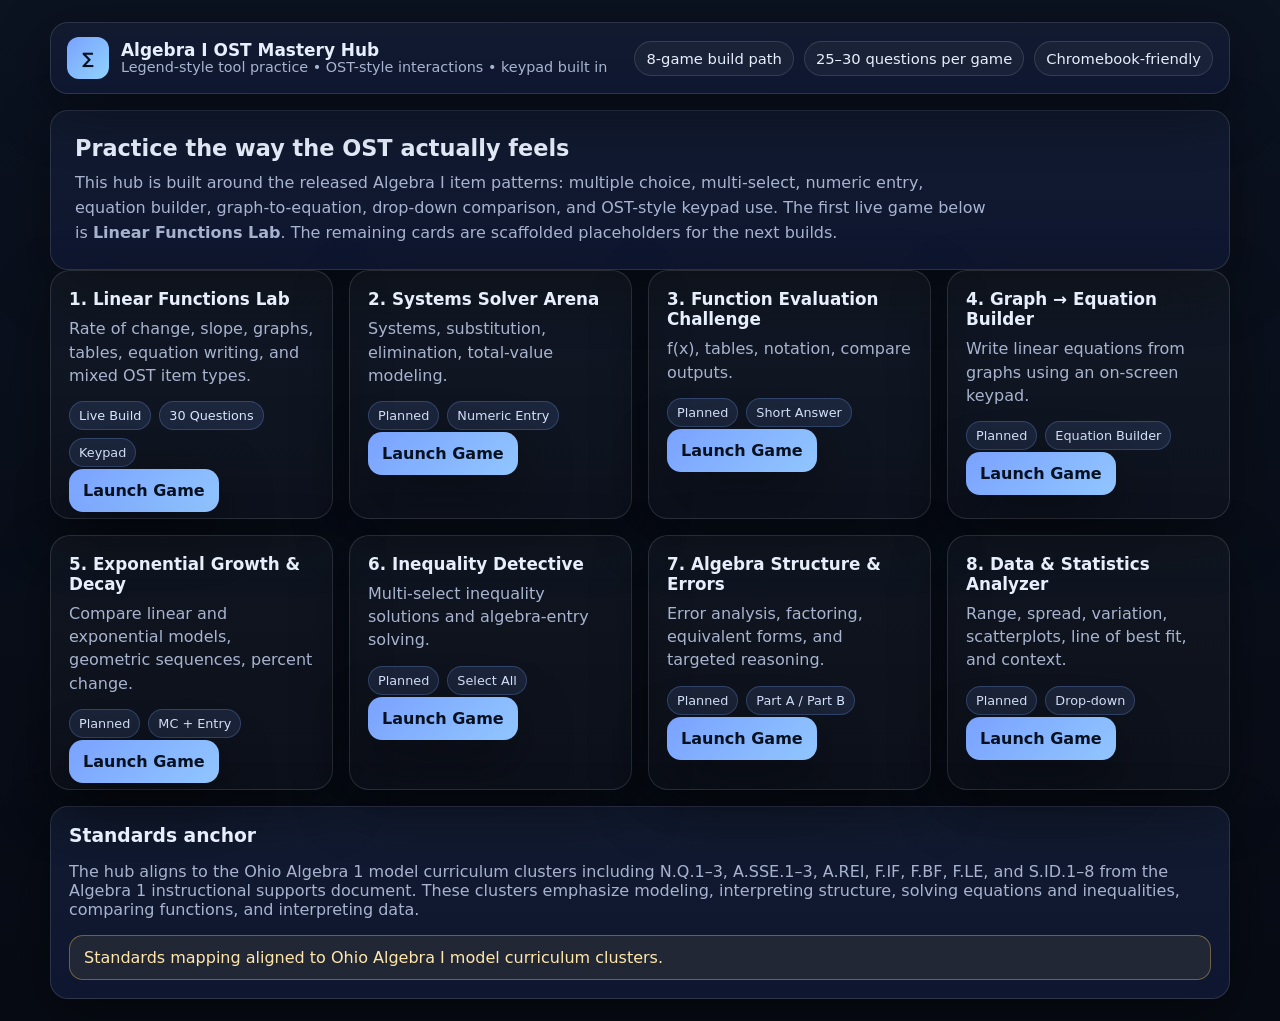
==== commit a8fac2fc: "Remove duplicate HTML structure from index.html Removed duplicate HTML structure and cleaned up the " ====
--- a/index.html
+++ b/index.html
@@ -111,7 +111,7 @@
           <span class="tag">Planned</span>
           <span class="tag">Drop-down</span>
         </div>
-        <a class="btn" href="games/data-statistics-analyzer.html">Launch Game</a>
+       <a class="btn" href="games/data-statistics-analyzer.html">Launch Game</a>
       </div>
     </div>
 
@@ -126,71 +126,3 @@
     </div>
   </div>
 </body>
-</html><!doctype html>
-<html lang="en">
-<head>
-  <meta charset="utf-8" />
-  <meta name="viewport" content="width=device-width,initial-scale=1" />
-  <title>Algebra I OST Mastery Hub</title>
-  <link rel="stylesheet" href="styles.css" />
-</head>
-<body>
-  <div class="wrap">
-    <div class="panel header">
-      <div class="brand">
-        <div class="brand-badge">∑</div>
-        <div>
-          <h1>Algebra I OST Mastery Hub</h1>
-          <div class="sub">Legend-style tool practice • OST-style interactions • keypad built in</div>
-        </div>
-      </div>
-      <div class="statusbar">
-        <div class="pill">8-game build path</div>
-        <div class="pill">25–30 questions per game</div>
-        <div class="pill">Chromebook-friendly</div>
-      </div>
-    </div>
-
-    <div class="panel home-hero">
-      <h2>Practice the way the OST actually feels</h2>
-      <p>
-        This hub is built around the released Algebra I item patterns: multiple choice, multi-select, numeric entry,
-        equation builder, graph-to-equation, drop-down comparison, and OST-style keypad use. The first live game below is
-        <strong>Linear Functions Lab</strong>. The remaining cards are scaffolded placeholders for the next builds.
-      </p>
-    </div>
-
-    <div class="card-grid">
-      <div class="card">
-        <h3>1. Linear Functions Lab</h3>
-        <p>Rate of change, slope, graphs, tables, equation writing, and mixed OST item types.</p>
-        <div class="tags">
-          <span class="tag">Live Build</span>
-          <span class="tag">30 Questions</span>
-          <span class="tag">Keypad</span>
-        </div>
-        <a class="btn" href="games/linear-functions-lab.html">Launch Game</a>
-      </div>
-
-      <div class="card"><h3>2. Systems Solver Arena</h3><p>Systems, substitution, elimination, total-value modeling.</p><div class="tags"><span class="tag">Planned</span><span class="tag">Numeric Entry</span></div><button class="btn secondary" disabled>Coming Next</button></div>
-      <div class="card"><h3>3. Function Evaluation Challenge</h3><p>f(x), tables, notation, compare outputs.</p><div class="tags"><span class="tag">Planned</span><span class="tag">Short Answer</span></div><button class="btn secondary" disabled>Coming Next</button></div>
-      <div class="card"><h3>4. Graph → Equation Builder</h3><p>Write linear equations from graphs using an on-screen keypad.</p><div class="tags"><span class="tag">Planned</span><span class="tag">Equation Builder</span></div><button class="btn secondary" disabled>Coming Next</button></div>
-      <div class="card"><h3>5. Exponential Growth & Decay</h3><p>Compare linear and exponential models, geometric sequences, percent change.</p><div class="tags"><span class="tag">Planned</span><span class="tag">MC + Entry</span></div><button class="btn secondary" disabled>Coming Next</button></div>
-      <div class="card"><h3>6. Inequality Detective</h3><p>Multi-select inequality solutions and algebra-entry solving.</p><div class="tags"><span class="tag">Planned</span><span class="tag">Select All</span></div><button class="btn secondary" disabled>Coming Next</button></div>
-      <div class="card"><h3>7. Algebra Structure & Errors</h3><p>Error analysis, factoring, equivalent forms, and targeted reasoning.</p><div class="tags"><span class="tag">Planned</span><span class="tag">Part A / Part B</span></div><button class="btn secondary" disabled>Coming Next</button></div>
-      <div class="card"><h3>8. Data & Statistics Analyzer</h3><p>Range, spread, variation, scatterplots, line of best fit, and context.</p><div class="tags"><span class="tag">Planned</span><span class="tag">Drop-down</span></div><button class="btn secondary" disabled>Coming Next</button></div>
-    </div>
-
-    <div class="panel side" style="margin-top:16px">
-      <h3>Standards anchor</h3>
-      <p>
-        The hub aligns to the Ohio Algebra 1 model curriculum clusters including N.Q.1–3, A.SSE.1–3,
-        A.REI, F.IF, F.BF, F.LE, and S.ID.1–8 from the Algebra 1 instructional supports document. These clusters emphasize modeling,
-        interpreting structure, solving equations and inequalities, comparing functions, and interpreting data. 
-      </p>
-      <div class="notice">Source used for the standards mapping: fileciteturn1file0</div>
-    </div>
-  </div>
-</body>
-</html>
-
